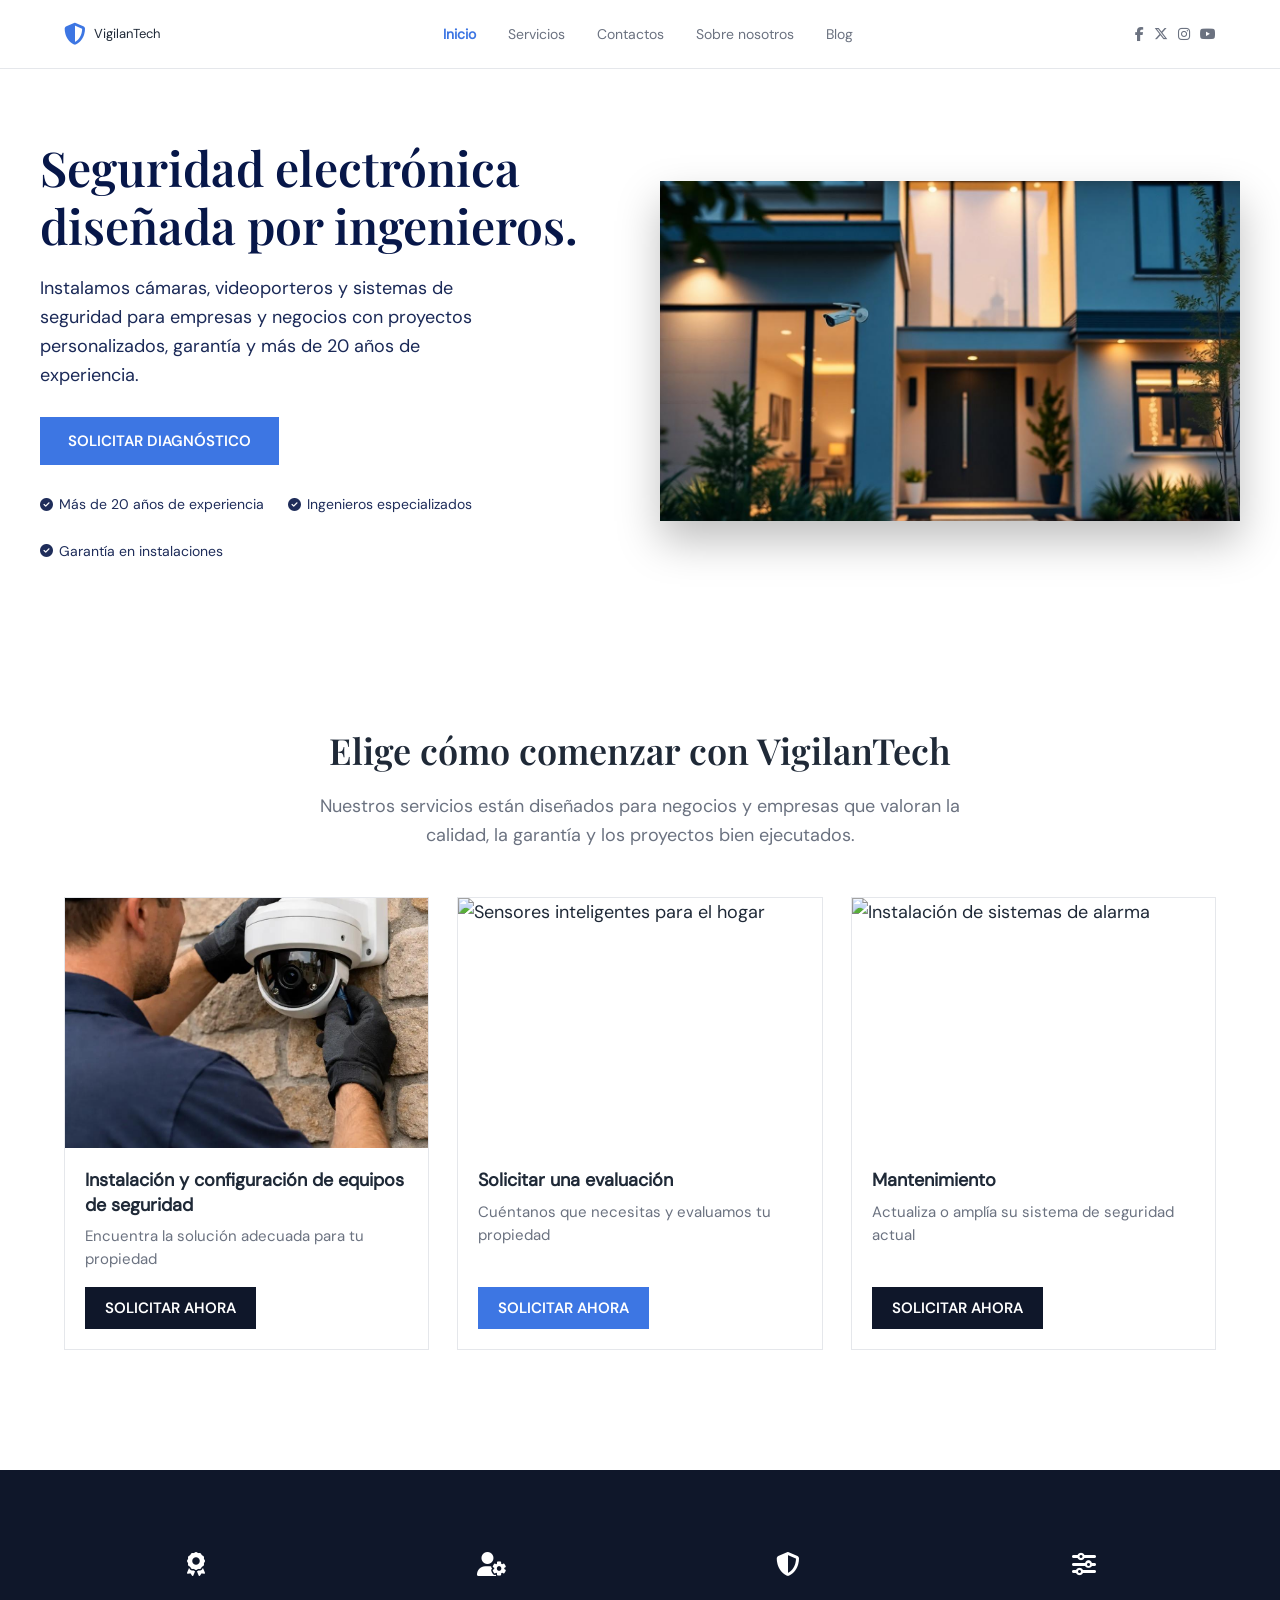
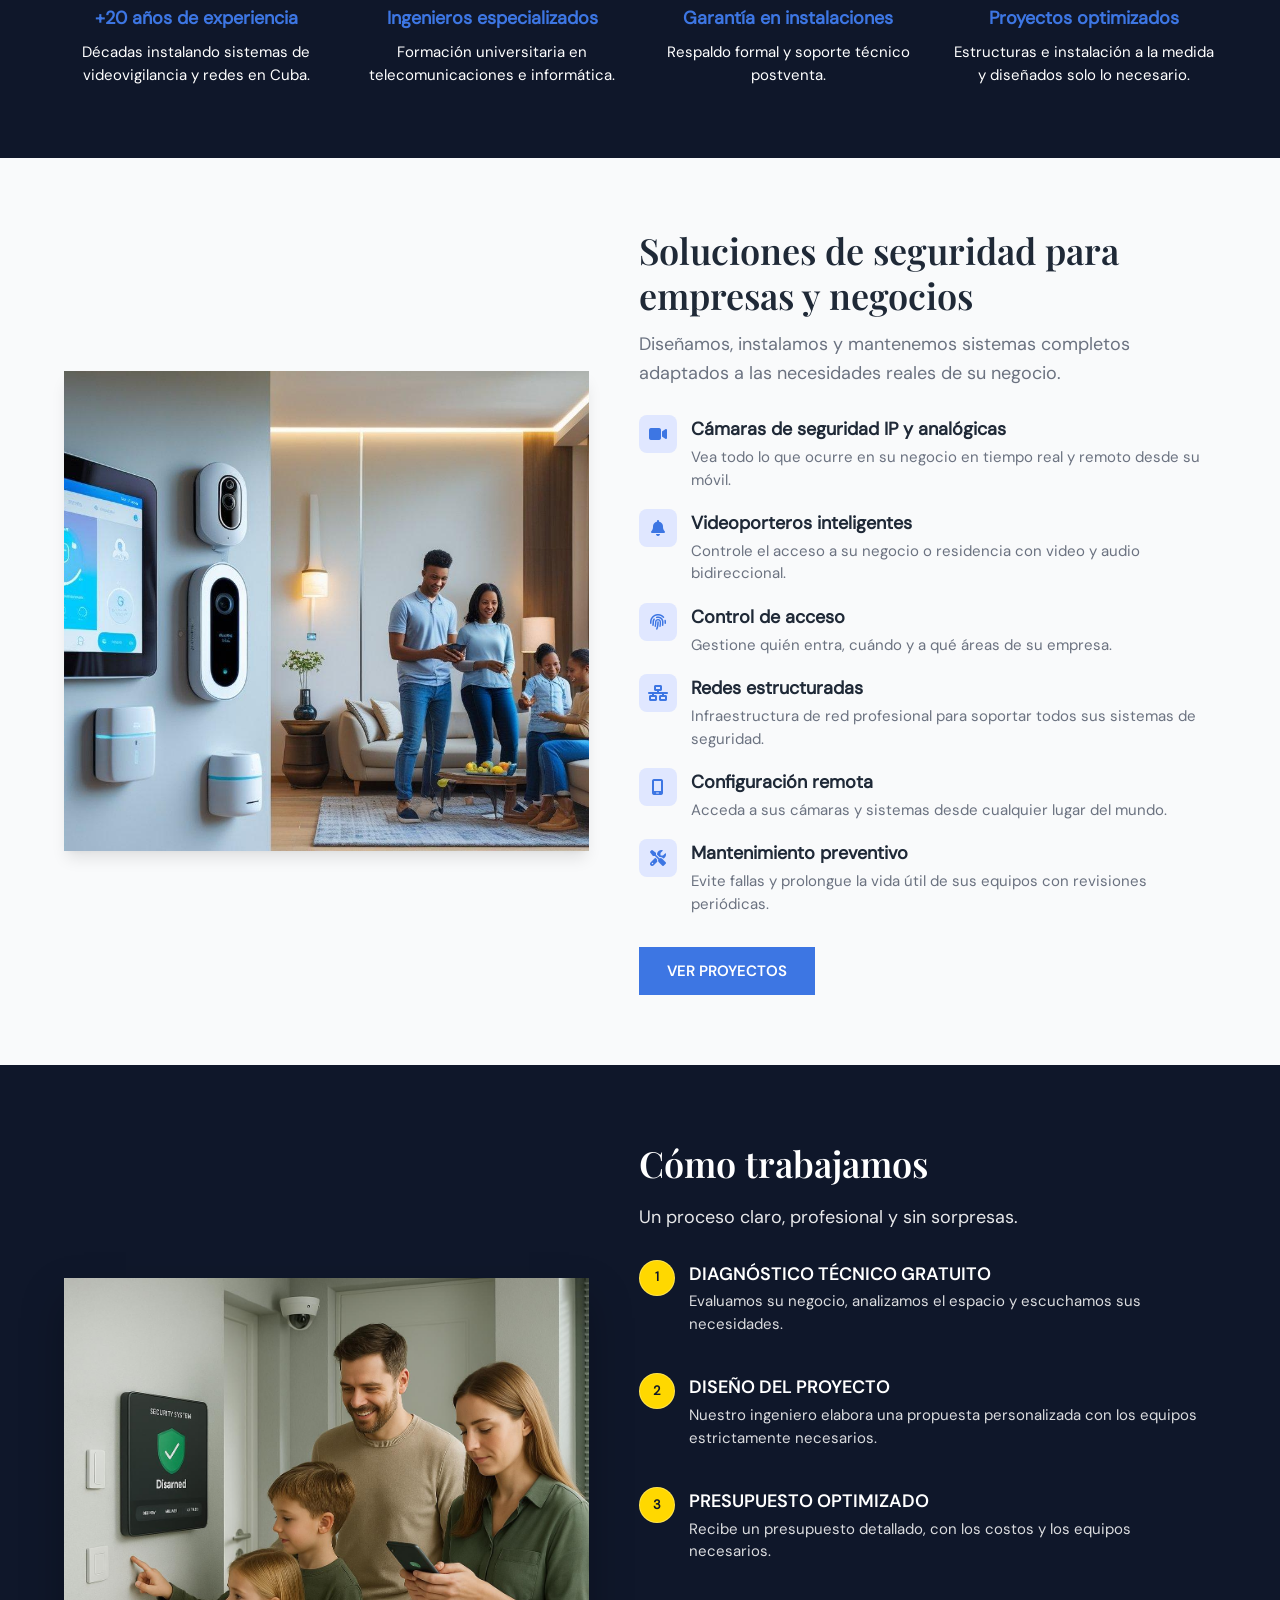
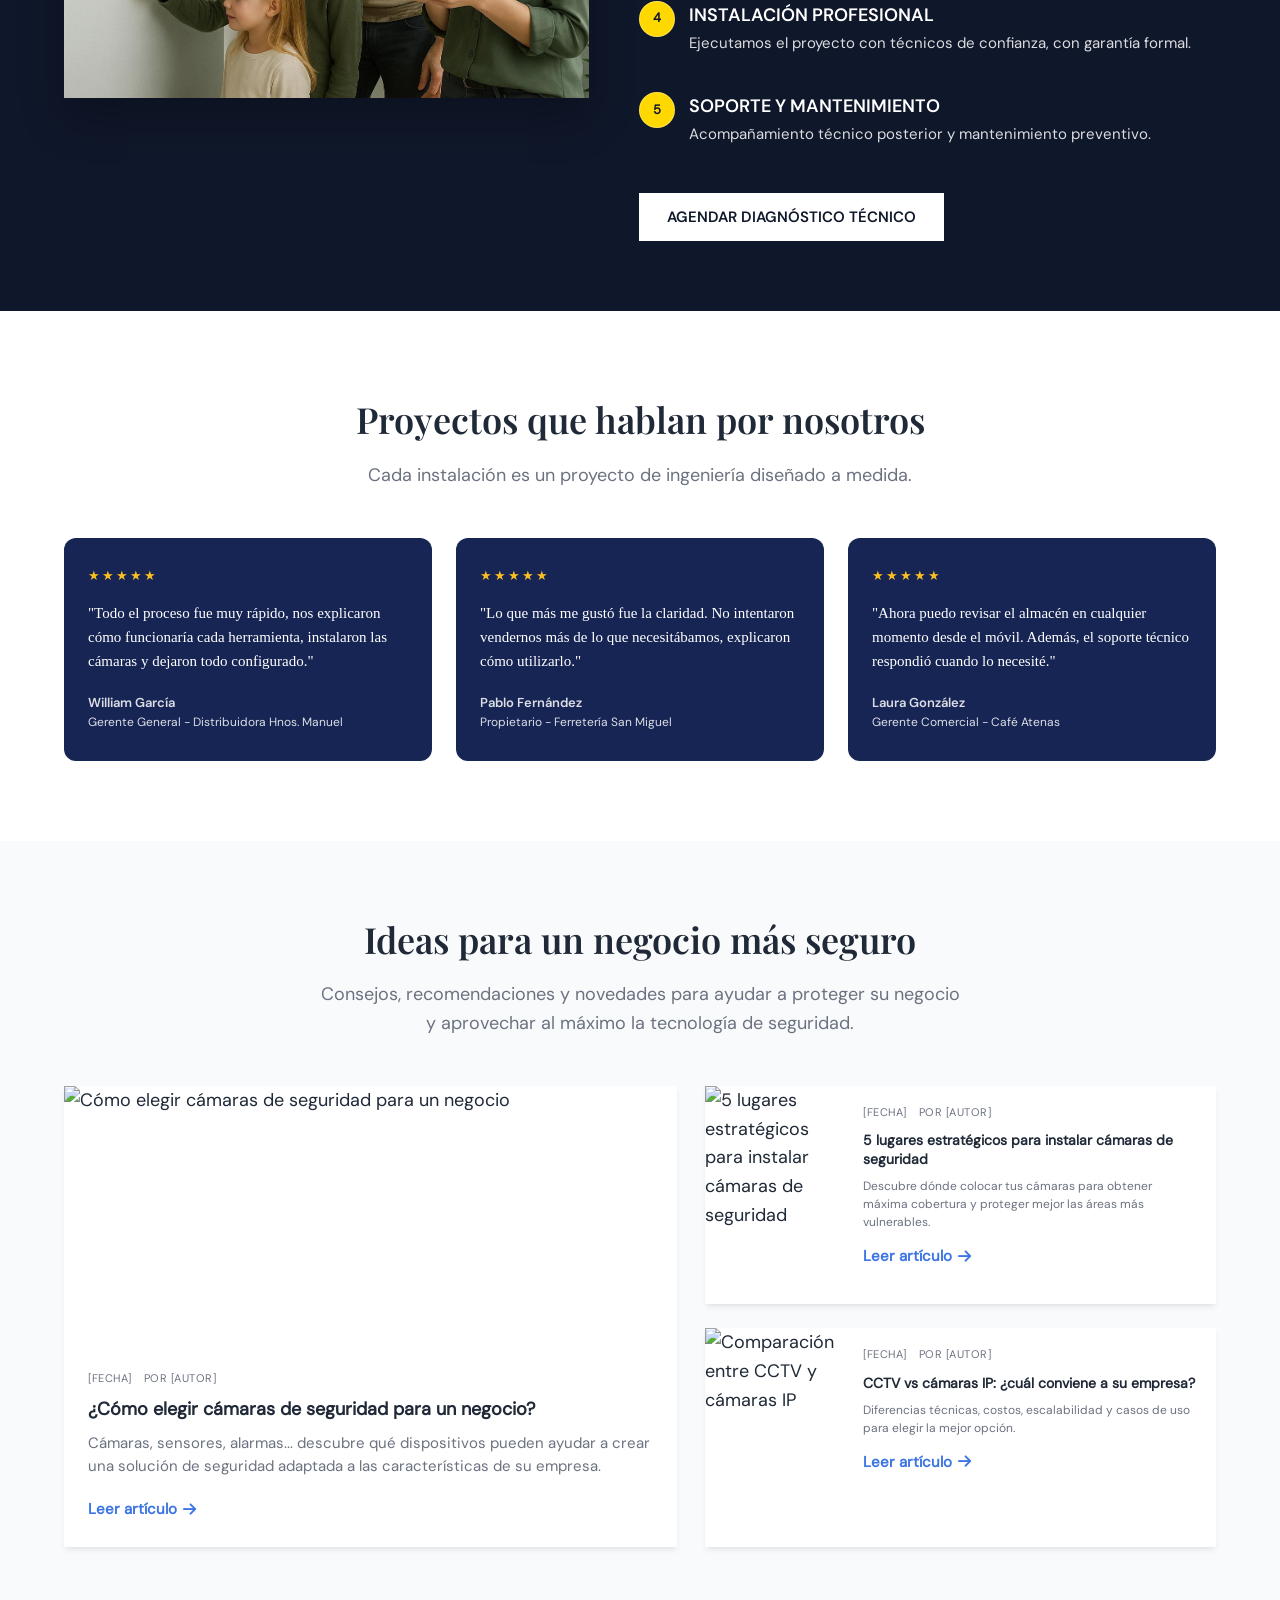
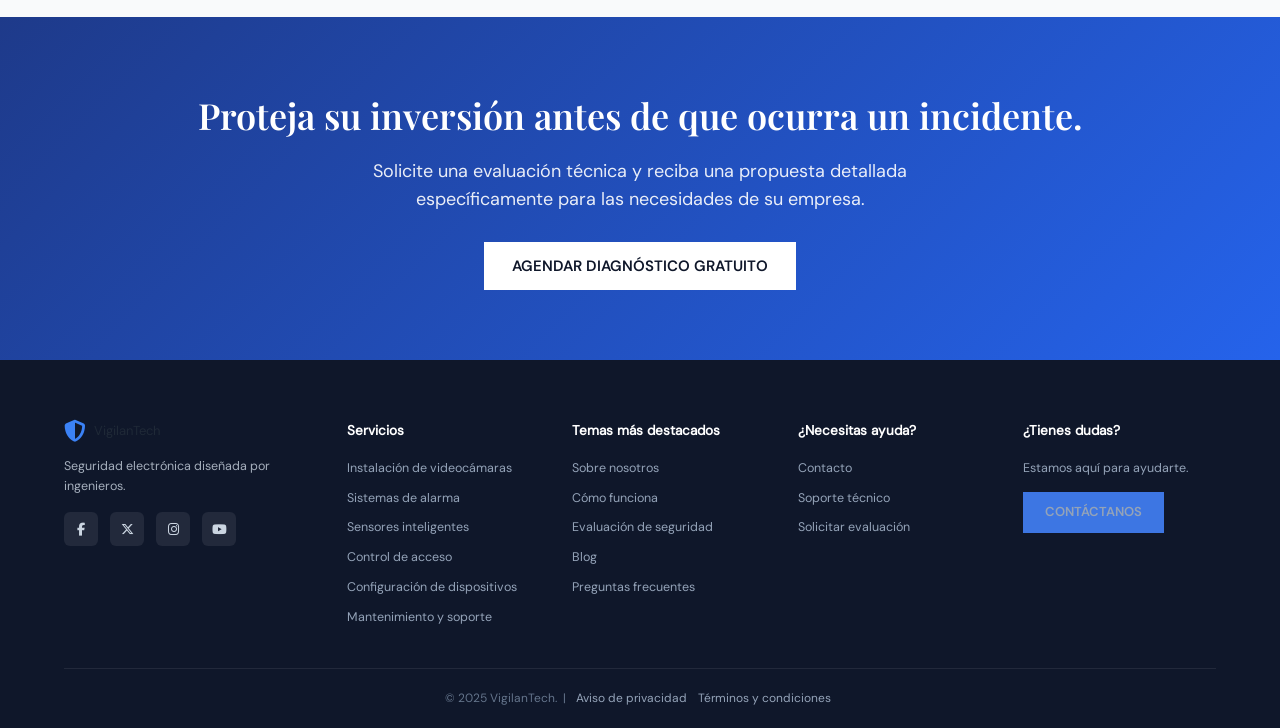
==== index.html @ 4d843f11 "Iniciando proyecto" ====
<!DOCTYPE html>
<html lang="es">
<head>
<meta charset="UTF-8">
<meta name="viewport" content="width=device-width, initial-scale=1.0">
<title>VigilanTech - Seguridad electrónica diseñada por ingenieros</title>
<link rel="preconnect" href="https://fonts.googleapis.com">
<link rel="preconnect" href="https://fonts.gstatic.com" crossorigin>
<link href="https://fonts.googleapis.com/css2?family=Inter:wght@400;500;600;700;800&display=swap" rel="stylesheet">
<link rel="stylesheet" href="https://cdnjs.cloudflare.com/ajax/libs/font-awesome/6.5.1/css/all.min.css">
<link rel="stylesheet" href="css/style.css">
</head>
<body>

<!-- ===== HEADER / NAVBAR ===== -->
<header class="header">
  <div class="container header-inner">
    <a href="#" class="logo" aria-label="VigilanTech inicio">
      <i class="fa-solid fa-shield-halved" aria-hidden="true"></i>
      <span>VigilanTech</span>
    </a>

    <nav class="nav" aria-label="Navegación principal">
      <a href="#" class="active">Inicio</a>
      <a href="#servicios">Servicios</a>
      <a href="#contactos">Contactos</a>
      <a href="#nosotros">Sobre nosotros</a>
      <a href="#blog">Blog</a>
    </nav>

    <div class="nav-actions">
      <div class="social-top" aria-label="Redes sociales">
        <a href="#" aria-label="Facebook"><i class="fa-brands fa-facebook-f"></i></a>
        <a href="#" aria-label="X / Twitter"><i class="fa-brands fa-x-twitter"></i></a>
        <a href="#" aria-label="Instagram"><i class="fa-brands fa-instagram"></i></a>
        <a href="#" aria-label="YouTube"><i class="fa-brands fa-youtube"></i></a>
      </div>
    </div>
  </div>
</header>


<main>

<!-- ===== SECCIÓN HERO ===== -->
<section class="hero" aria-labelledby="hero-title">
  <div class="container hero-inner">
    <div class="hero-content">
      <h1 id="hero-title">Seguridad electrónica diseñada por ingenieros.</h1>
      <p>Instalamos cámaras, videoporteros y sistemas de seguridad para empresas y negocios con proyectos personalizados, garantía y más de 20 años de experiencia.</p>
      <div class="hero-buttons">
        <a href="#" class="btn btn-primary">Solicitar diagnóstico</a>
      </div>
      <ul class="hero-badges">
        <li><i class="fa-solid fa-circle-check" aria-hidden="true"></i> Más de 20 años de experiencia</li>
        <li><i class="fa-solid fa-circle-check" aria-hidden="true"></i> Ingenieros especializados</li>
        <li><i class="fa-solid fa-circle-check" aria-hidden="true"></i> Garantía en instalaciones</li>
      </ul>
    </div>
    <div class="hero-image">
      <!-- Placeholder: reemplazar con imagen real del técnico instalando cámara -->
      <img src="images/casa de enfrente. servicio de instalación de cámaras de seguridad.jfif" alt="Técnico de VigilanTech instalando una cámara de seguridad en una oficina">
    </div>
  </div>
</section>

<!-- ===== SECCIÓN SERVICIOS (GRID 3x2) ===== -->
<section class="services" id="servicios" aria-labelledby="services-title">
  <div class="container">
    <h2 id="services-title" class="section-title">Elige cómo comenzar con VigilanTech</h2>
    <p class="section-subtitle">Nuestros servicios están diseñados para negocios y empresas que valoran la calidad, la garantía y los proyectos bien ejecutados.</p>

    <div class="services-grid">
      <!-- Fila 1 -->
      <article class="service-card">
        <div class="card-img">
          <img src="images/tecnico instalanco camaras de seguridad.jfif" alt="Instalación de cámaras de seguridad">
        </div>
        <div class="card-body">
          <h3>Instalación y configuración de equipos de seguridad</h3>
          <p>Encuentra la solución adecuada para tu propiedad</p>
          <a href="#" class="btn btn-secondary">Solicitar ahora</a>
        </div>
      </article>

      <article class="service-card">
        <div class="card-img">
          <img src="https://placehold.co/400x300?text=Sensores+inteligentes" alt="Sensores inteligentes para el hogar">
        </div>
        <div class="card-body">
          <h3>Solicitar una evaluación</h3>
          <p>Cuéntanos que necesitas y evaluamos tu propiedad</p>
          <a href="#" class="btn btn-primary">Solicitar ahora</a>
        </div>
      </article>

      <article class="service-card">
        <div class="card-img">
          <img src="https://placehold.co/400x300?text=Sistemas+de+alarma" alt="Instalación de sistemas de alarma">
        </div>
        <div class="card-body">
          <h3>Mantenimiento</h3>
          <p>Actualiza o amplía su sistema de seguridad actual</p>
          <a href="#" class="btn btn-secondary">Solicitar ahora</a>
        </div>
      </article>

      
    </div>
  </div>
</section>


<!-- ===== SECCIÓN INGENIERÍA APLICADA (FEATURES) ===== -->
<section class="features" aria-labelledby="features-title">
  <div class="container">
   
    <div class="features-grid">
      <article class="feature-card">
        <div class="feature-icon"><i class="fa-solid fa-award" aria-hidden="true"></i></div>
        <h3>+20 años de experiencia</h3>
        <p>Décadas instalando sistemas de videovigilancia y redes en Cuba.</p>
      </article>
      <article class="feature-card">
        <div class="feature-icon"><i class="fa-solid fa-user-gear" aria-hidden="true"></i></div>
        <h3>Ingenieros especializados</h3>
        <p>Formación universitaria en telecomunicaciones e informática.</p>
      </article>
      <article class="feature-card">
        <div class="feature-icon"><i class="fa-solid fa-shield-halved" aria-hidden="true"></i></div>
        <h3>Garantía en instalaciones</h3>
        <p>Respaldo formal y soporte técnico postventa.</p>
      </article>
      <article class="feature-card">
        <div class="feature-icon"><i class="fa-solid fa-sliders" aria-hidden="true"></i></div>
        <h3>Proyectos optimizados</h3>
        <p>Estructuras e instalación a la medida y diseñados solo lo necesario.</p>
      </article>
    </div>
  </div>
</section>

<!-- ===== SECCIÓN SOLUCIONES DE SEGURIDAD ===== -->
<section class="solutions" aria-labelledby="solutions-title">
  <div class="container solutions-inner">
    <div class="solutions-image">
      <!-- Placeholder: reemplazar con imagen real de solución de seguridad -->
      <img src="images/negocio garantizando la seguridad de sus inquilinos.jfif" alt="Sistema de seguridad instalado en una empresa">
    </div>
    <div class="solutions-content">
      <h2 id="solutions-title">Soluciones de seguridad para empresas y negocios</h2>
      <p>Diseñamos, instalamos y mantenemos sistemas completos adaptados a las necesidades reales de su negocio.</p>

      <div class="solutions-list">
        <div class="solution-item">
          <div class="icon-box"><i class="fa-solid fa-video" aria-hidden="true"></i></div>
          <div>
            <h4>Cámaras de seguridad IP y analógicas</h4>
            <p>Vea todo lo que ocurre en su negocio en tiempo real y remoto desde su móvil.</p>
          </div>
        </div>
        <div class="solution-item">
          <div class="icon-box"><i class="fa-solid fa-bell" aria-hidden="true"></i></div>
          <div>
            <h4>Videoporteros inteligentes</h4>
            <p>Controle el acceso a su negocio o residencia con video y audio bidireccional.</p>
          </div>
        </div>
        <div class="solution-item">
          <div class="icon-box"><i class="fa-solid fa-fingerprint" aria-hidden="true"></i></div>
          <div>
            <h4>Control de acceso</h4>
            <p>Gestione quién entra, cuándo y a qué áreas de su empresa.</p>
          </div>
        </div>
        <div class="solution-item">
          <div class="icon-box"><i class="fa-solid fa-network-wired" aria-hidden="true"></i></div>
          <div>
            <h4>Redes estructuradas</h4>
            <p>Infraestructura de red profesional para soportar todos sus sistemas de seguridad.</p>
          </div>
        </div>
        <div class="solution-item">
          <div class="icon-box"><i class="fa-solid fa-mobile-screen" aria-hidden="true"></i></div>
          <div>
            <h4>Configuración remota</h4>
            <p>Acceda a sus cámaras y sistemas desde cualquier lugar del mundo.</p>
          </div>
        </div>
        <div class="solution-item">
          <div class="icon-box"><i class="fa-solid fa-screwdriver-wrench" aria-hidden="true"></i></div>
          <div>
            <h4>Mantenimiento preventivo</h4>
            <p>Evite fallas y prolongue la vida útil de sus equipos con revisiones periódicas.</p>
          </div>
        </div>
      </div>

      <a href="#" class="btn btn-primary">Ver proyectos</a>
    </div>
  </div>
</section>



<!-- ===== SECCIÓN CÓMO TRABAJAMOS ===== -->
<section class="how-we-work" aria-labelledby="how-title">
  <div class="container how-inner">
    <div class="how-image">
      <!-- Placeholder: reemplazar con imagen real del proceso de trabajo -->
      <img src="images/Videoporteros instalados en la casa de alquiler.jfif" alt="Equipo de VigilanTech trabajando en un proyecto">
    </div>
    <div class="how-content">
      <h2 id="how-title">Cómo trabajamos</h2>
      <p>Un proceso claro, profesional y sin sorpresas.</p>

      <div class="how-steps">
        <div class="how-step">
          <div class="step-num">1</div>
          <div>
            <h4>Diagnóstico técnico gratuito</h4>
            <p>Evaluamos su negocio, analizamos el espacio y escuchamos sus necesidades.</p>
          </div>
        </div>
        <div class="how-step">
          <div class="step-num">2</div>
          <div>
            <h4>Diseño del proyecto</h4>
            <p>Nuestro ingeniero elabora una propuesta personalizada con los equipos estrictamente necesarios.</p>
          </div>
        </div>
        <div class="how-step">
          <div class="step-num">3</div>
          <div>
            <h4>Presupuesto optimizado</h4>
            <p>Recibe un presupuesto detallado, con los costos y los equipos necesarios.</p>
          </div>
        </div>
        <div class="how-step">
          <div class="step-num">4</div>
          <div>
            <h4>Instalación profesional</h4>
            <p>Ejecutamos el proyecto con técnicos de confianza, con garantía formal.</p>
          </div>
        </div>
        <div class="how-step">
          <div class="step-num">5</div>
          <div>
            <h4>Soporte y mantenimiento</h4>
            <p>Acompañamiento técnico posterior y mantenimiento preventivo.</p>
          </div>
        </div>
      </div>

      <a href="#" class="btn btn-white">Agendar diagnóstico técnico</a>
    </div>
  </div>
</section>

<!-- ===== SECCIÓN TESTIMONIOS ===== -->
<section class="testimonials" aria-labelledby="testimonials-title">
  <div class="container">
    <h2 id="testimonials-title" class="section-title">Proyectos que hablan por nosotros</h2>
    <p class="section-subtitle">Cada instalación es un proyecto de ingeniería diseñado a medida.</p>

    <div class="testimonials-grid">
      <article class="testimonial-card">
        <div class="stars" aria-label="5 de 5 estrellas">★★★★★</div>
        <blockquote>"Todo el proceso fue muy rápido, nos explicaron cómo funcionaría cada herramienta, instalaron las cámaras y dejaron todo configurado."</blockquote>
        <div class="testimonial-author">
          <strong>William García</strong>
          Gerente General - Distribuidora Hnos. Manuel
        </div>
      </article>

      <article class="testimonial-card">
        <div class="stars" aria-label="5 de 5 estrellas">★★★★★</div>
        <blockquote>"Lo que más me gustó fue la claridad. No intentaron vendernos más de lo que necesitábamos, explicaron cómo utilizarlo."</blockquote>
        <div class="testimonial-author">
          <strong>Pablo Fernández</strong>
          Propietario - Ferretería San Miguel
        </div>
      </article>

      <article class="testimonial-card">
        <div class="stars" aria-label="5 de 5 estrellas">★★★★★</div>
        <blockquote>"Ahora puedo revisar el almacén en cualquier momento desde el móvil. Además, el soporte técnico respondió cuando lo necesité."</blockquote>
        <div class="testimonial-author">
          <strong>Laura González</strong>
          Gerente Comercial - Café Atenas
        </div>
      </article>
    </div>
  </div>
</section>

<!-- ===== SECCIÓN BLOG / IDEAS ===== -->
<section class="blog" id="blog" aria-labelledby="blog-title">
  <div class="container">
    <h2 id="blog-title" class="section-title">Ideas para un negocio más seguro</h2>
    <p class="section-subtitle">Consejos, recomendaciones y novedades para ayudar a proteger su negocio y aprovechar al máximo la tecnología de seguridad.</p>

    <div class="blog-grid">
      <!-- Artículo destacado -->
      <article class="blog-featured">
        <div class="blog-img">
          <img src="https://placehold.co/700x400?text=¿Cómo+elegir+cámaras+de+seguridad?" alt="Cómo elegir cámaras de seguridad para un negocio">
        </div>
        <div class="blog-body">
          <div class="blog-meta">
            <span>[FECHA]</span>
            <span>Por [AUTOR]</span>
          </div>
          <h3>¿Cómo elegir cámaras de seguridad para un negocio?</h3>
          <p>Cámaras, sensores, alarmas... descubre qué dispositivos pueden ayudar a crear una solución de seguridad adaptada a las características de su empresa.</p>
          <a href="#" class="read-more">Leer artículo <i class="fa-solid fa-arrow-right" aria-hidden="true"></i></a>
        </div>
      </article>

      <!-- Artículos secundarios -->
      <div class="blog-side">
        <article class="blog-mini">
          <div class="blog-img">
            <img src="https://placehold.co/300x300?text=5+lugares+estratégicos" alt="5 lugares estratégicos para instalar cámaras de seguridad">
          </div>
          <div class="blog-body">
            <div class="blog-meta">
              <span>[FECHA]</span>
              <span>Por [AUTOR]</span>
            </div>
            <h4>5 lugares estratégicos para instalar cámaras de seguridad</h4>
            <p>Descubre dónde colocar tus cámaras para obtener máxima cobertura y proteger mejor las áreas más vulnerables.</p>
            <a href="#" class="read-more">Leer artículo <i class="fa-solid fa-arrow-right" aria-hidden="true"></i></a>
          </div>
        </article>

        <article class="blog-mini">
          <div class="blog-img">
            <img src="https://placehold.co/300x300?text=CCTV+vs+cámaras+IP" alt="Comparación entre CCTV y cámaras IP">
          </div>
          <div class="blog-body">
            <div class="blog-meta">
              <span>[FECHA]</span>
              <span>Por [AUTOR]</span>
            </div>
            <h4>CCTV vs cámaras IP: ¿cuál conviene a su empresa?</h4>
            <p>Diferencias técnicas, costos, escalabilidad y casos de uso para elegir la mejor opción.</p>
            <a href="#" class="read-more">Leer artículo <i class="fa-solid fa-arrow-right" aria-hidden="true"></i></a>
          </div>
        </article>
      </div>
    </div>
  </div>
</section>

<!-- ===== SECCIÓN CTA FINAL ===== -->
<section class="cta-final" aria-labelledby="cta-title">
  <div class="container">
    <h2 id="cta-title">Proteja su inversión antes de que ocurra un incidente.</h2>
    <p>Solicite una evaluación técnica y reciba una propuesta detallada específicamente para las necesidades de su empresa.</p>
    <a href="#" class="btn btn-white">Agendar diagnóstico gratuito</a>
  </div>
</section>

</main>

<!-- ===== FOOTER ===== -->
<footer class="footer" id="contactos">
  <div class="container">
    <div class="footer-grid">
      <!-- Marca -->
      <div class="footer-brand">
        <a href="#" class="logo">
          <i class="fa-solid fa-shield-halved" aria-hidden="true"></i>
          <span>VigilanTech</span>
        </a>
        <p>Seguridad electrónica diseñada por ingenieros.</p>
        <div class="footer-social">
          <a href="#" aria-label="Facebook"><i class="fa-brands fa-facebook-f"></i></a>
          <a href="#" aria-label="X / Twitter"><i class="fa-brands fa-x-twitter"></i></a>
          <a href="#" aria-label="Instagram"><i class="fa-brands fa-instagram"></i></a>
          <a href="#" aria-label="YouTube"><i class="fa-brands fa-youtube"></i></a>
        </div>
      </div>

      <!-- Servicios -->
      <div class="footer-col">
        <h4>Servicios</h4>
        <ul>
          <li><a href="#">Instalación de videocámaras</a></li>
          <li><a href="#">Sistemas de alarma</a></li>
          <li><a href="#">Sensores inteligentes</a></li>
          <li><a href="#">Control de acceso</a></li>
          <li><a href="#">Configuración de dispositivos</a></li>
          <li><a href="#">Mantenimiento y soporte</a></li>
        </ul>
      </div>

      <!-- Temas destacados -->
      <div class="footer-col">
        <h4>Temas más destacados</h4>
        <ul>
          <li><a href="#">Sobre nosotros</a></li>
          <li><a href="#">Cómo funciona</a></li>
          <li><a href="#">Evaluación de seguridad</a></li>
          <li><a href="#">Blog</a></li>
          <li><a href="#">Preguntas frecuentes</a></li>
        </ul>
      </div>

      <!-- Ayuda -->
      <div class="footer-col">
        <h4>¿Necesitas ayuda?</h4>
        <ul>
          <li><a href="#">Contacto</a></li>
          <li><a href="#">Soporte técnico</a></li>
          <li><a href="#">Solicitar evaluación</a></li>
        </ul>
      </div>

      <!-- Contacto directo -->
      <div class="footer-col">
        <h4>¿Tienes dudas?</h4>
        <p style="font-size:12.5px;color:#94a3b8;margin-bottom:14px;">Estamos aquí para ayudarte.</p>
        <a href="#" class="btn btn-primary" style="padding:10px 22px;font-size:13px;">Contáctanos</a>
      </div>
    </div>

    <div class="footer-bottom">
      © 2025 VigilanTech. &nbsp;|&nbsp;
      <a href="#">Aviso de privacidad</a>
      <a href="#">Términos y condiciones</a>
    </div>
  </div>
</footer>

</body>
</html>
---- css/style.css ----
/* ===== RESET Y VARIABLES ===== */
  *, *::before, *::after { box-sizing: border-box; margin: 0; padding: 0; }
  :root {
    --color-primary: #1e3a8a;
    --color-primary-dark: #172554;
    --color-accent: #3d76e3FF;
    --color-accent-light: #3b82f6;
    --color-blue-section: #2563eb;
    --color-text: #1f2937;
    --color-text-light: #6b7280;
    --color-bg: #ffffff;
    --color-bg-alt: #f9fafb;
    --color-border: #e5e7eb;
    --color-dark: #0f172a;
    --radius: 12px;
    --radius-sm: 8px;
    --shadow: 0 4px 6px -1px rgba(0,0,0,0.07), 0 2px 4px -2px rgba(0,0,0,0.05);
    --shadow-lg: 0 10px 15px -3px rgba(0,0,0,0.1), 0 4px 6px -4px rgba(0,0,0,0.05);
  }


    /* Regular (400) */
    @font-face {
      font-family: 'Playfair_Display_Regular';
      src: url('../font/Playfair_Display/static/PlayfairDisplay-Regular.ttf') format('truetype');
      font-weight: 400;
      font-style: normal;
      font-display: swap;
    }
    


    /* Bold (600) */
    @font-face {
      font-family: 'Playfair_Display_SemiBold';
      src: url('../font/Playfair_Display/static/PlayfairDisplay-SemiBold.ttf') format('truetype');
      font-weight: 600;
      font-style: normal;
      font-display: swap;
    }

    /* Italic (600) */
    @font-face {
      font-family: 'Playfair_Display_Italic';
      src: url('../font/Playfair_Display/static/PlayfairDisplay-Italic.ttf') format('truetype');
      font-weight: 400;
      font-style: normal;
      font-display: swap;
    }


    /* Regular (400) */
    @font-face {
      font-family: 'DM_Sans_Regular';
      src: url('../font/DM_Sans/static/DMSans-Regular.ttf') format('truetype');
      font-weight: 400;
      font-style: normal;
      font-display: swap;
    }
    


    /* Bold (600) */
    @font-face {
      font-family: 'DM_Sans_SemiBold';
      src: url('../font/DM_Sans/static/DMSans-SemiBold.ttf') format('truetype');
      font-weight: 600;
      font-style: normal;
      font-display: swap;
    }

    /* Italic (600) */
    @font-face {
      font-family: 'DM_Sans_Italic';
      src: url('../font/DM_Sans/static/DMSans-Italic.ttf') format('truetype');
      font-weight: 400;
      font-style: normal;
      font-display: swap;
    }

  html { scroll-behavior: smooth; }
  
  body {
    /* font-family: 'Inter', -apple-system, BlinkMacSystemFont, sans-serif; */
    font-family: 'DM_Sans_Regular', Arial, Helvetica, sans-serif;;
    color: var(--color-text);
    background: var(--color-bg);
    line-height: 1.6;
    font-size: 18px;
  }

  img { max-width: 100%; display: block; }
  a { text-decoration: none; color: inherit; }
  h2{font-family: 'Playfair_Display_SemiBold';}
  ul { list-style: none; }
  button { font-family: inherit; cursor: pointer; border: none; }

  .container { width: 100%; max-width: 1200px; margin: 0 auto; padding: 0 24px; }
  .btn {
    font-family: 'DM_Sans_SemiBold';
    display: inline-block;
    padding: 12px 28px;
    font-size: 15px;
    transition: all 0.2s ease;
    text-align: center;
    text-transform: uppercase;
  }
  .btn-primary { background: var(--color-accent); color: #fff; }
  .btn-secondary{ background: var(--color-dark); color: #fff; }
  .btn-primary:hover { background: var(--color-primary); }
  .btn-outline {
    background: var(--color-dark);
    color: #fff;
    border: 1.5px solid rgba(255,255,255,0.6);
  }
  .btn-outline:hover { background: var(--color-primary); border-color: #fff; }
  .btn-white { background: #fff; color: var(--color-dark); }
  .btn-white:hover { background: #f1f5f9; }

  .section-title {
    font-size: 36px;
    font-weight: 700;
    text-align: center;
    color: var(--color-text);
    margin-bottom: 12px;
  }
  .section-subtitle {
    text-align: center;
    color: var(--color-text-light);
    max-width: 650px;
    margin: 0 auto 48px;
    font-size: 18px;
  }

  /* ===== HEADER / NAVBAR ===== */
  .header {
    position: sticky;
    top: 0;
    z-index: 100;
    background: #fff;
    border-bottom: 1px solid var(--color-border);
  }
  .header-inner {
    display: flex;
    align-items: center;
    justify-content: space-between;
    height: 68px;
  }
  .logo {
    display: flex;
    align-items: center;
    gap: 8px;
    font-weight: 800;
    font-size: 18px;
    color: var(--color-primary);
  }
  .logo i { color: var(--color-accent); font-size: 22px; }
  .logo span { color: var(--color-text); font-weight: 400; font-size: 13px; }

  .nav { display: flex; align-items: center; gap: 32px; }
  .nav a {
    font-size: 14px;
    color: var(--color-text-light);
    font-weight: 500;
    transition: color 0.2s;
  }
  .nav a:hover, .nav a.active { color: var(--color-accent); }
  .nav a.active { font-weight: 600; }

  .nav-actions { display: flex; align-items: center; gap: 16px; }
  .social-top { display: flex; gap: 10px; color: var(--color-text-light); font-size: 14px; }
  .social-top a:hover { color: var(--color-accent); }

  /* ===== HERO ===== */
  .hero {
    position: relative;
    /* background: linear-gradient(135deg, #1e3a8a 0%, #2563eb 50%, #3b82f6 100%); */
    color: #071749FF;
    overflow: hidden;
    min-height: 520px;
  }
  .hero::after {
    content: '';
    position: absolute;
    bottom: 0; left: 0; right: 0;
    height: 40px;
    background: #fff;
    clip-path: polygon(0 100%, 100% 0, 100% 100%);
  }
  .hero-inner {
    display: grid;
    grid-template-columns: 1fr 1fr;
    gap: 40px;
    align-items: center;
    padding: 70px 0 90px;
    position: relative;
    z-index: 1;
  }
  .hero-content h1 {
    font-family: 'Playfair_Display_SemiBold';
    font-size: 48px;
    font-weight: 800;
    line-height: 1.2;
    margin-bottom: 20px;
  }
  .hero-content p {
    font-size: 18px;
    opacity: 0.92;
    margin-bottom: 28px;
    max-width: 480px;
  }
  .hero-buttons { display: flex; gap: 14px; flex-wrap: wrap; margin-bottom: 28px; }
  .hero-badges {
    display: flex;
    gap: 24px;
    flex-wrap: wrap;
    font-size: 14px;
    opacity: 0.9;
  }
  .hero-badges li { display: flex; align-items: center; gap: 6px; }
  .hero-badges i { font-size: 13px; }

  .hero-image {
    position: relative;
    overflow: hidden;
    box-shadow: 0 20px 40px rgba(0,0,0,0.25);
  }
  .hero-image img { width: 100%; height: 340px; object-fit: cover; }

  /* ===== SECCIÓN INGENIERÍA (FEATURES) ===== */
  .features {
    padding: 70px 0;
    background: var(--color-dark);
  }
  .features-grid {
    display: grid;
    grid-template-columns: repeat(4, 1fr);
    gap: 32px;
    text-align: center;
  }

  #features-title{
    color: var(--color-accent);
  }

  #features-subtitle{
    color: var(--color-bg);
  }
  .feature-icon {
    width: 48px; height: 48px;
    margin: 0 auto 16px;
    display: flex;
    align-items: center;
    justify-content: center;
    color: var(--color-bg);
    font-size: 24px;
  }
  .feature-card h3 {
    font-size: 18px;
    font-weight: 700;
    margin-bottom: 8px;
    color: var(--color-accent);
  }
  .feature-card p {
    font-size: 15px;
    color: var(--color-bg);
    line-height: 1.55;
  }

  /* ===== SECCIÓN SOLUCIONES ===== */
  .solutions {
    padding: 70px 0;
    background: var(--color-bg-alt);
    
  }
  .solutions-inner {
    display: grid;
    grid-template-columns: 1fr 1.1fr;
    gap: 50px;
    align-items: center;
  }
  .solutions-image {
    overflow: hidden;
    box-shadow: var(--shadow-lg);
  }
  .solutions-image img { width: 100%; height: 480px; object-fit: cover; }
  .solutions-content h2 {
    font-size: 36px;
    font-weight: 700;
    margin-bottom: 12px;
    line-height: 1.25;
  }
  .solutions-content > p {
    color: var(--color-text-light);
    margin-bottom: 28px;
    font-size: 18px;
  }
  .solutions-list { display: flex; flex-direction: column; gap: 18px; margin-bottom: 32px; }
  .solution-item {
    display: flex;
    gap: 14px;
    align-items: flex-start;
  }
  .solution-item .icon-box {
    flex-shrink: 0;
    width: 38px; height: 38px;
    border-radius: var(--radius-sm);
    background: #e0e7ff;
    color: var(--color-accent);
    display: flex;
    align-items: center;
    justify-content: center;
    font-size: 16px;
  }
  .solution-item h4 {
    font-size: 18px;
    font-weight: 700;
    margin-bottom: 2px;
  }
  .solution-item p {
    font-size: 15px;
    color: var(--color-text-light);
    line-height: 1.5;
  }

  /* ===== SECCIÓN SERVICIOS (GRID 3x2) ===== */
  .services {
    padding: 70px 0;
    background: #fff;
  }
  .services-grid {
    display: grid;
    grid-template-columns: repeat(3, 1fr);
    gap: 28px;
  }
  .service-card {
    background: #fff;
    border: 1px solid var(--color-border);
    overflow: hidden;
    transition: transform 0.2s, box-shadow 0.2s;
    display: flex;
    flex-direction: column;
    margin-bottom: 50px;
  }
  .service-card:hover {
    transform: translateY(-4px);
    box-shadow: var(--shadow-lg);
  }
  .service-card .card-img {
    height: 250px;
    overflow: hidden;
  }
  .service-card .card-img img { width: 100%; height: 100%; object-fit: cover; }
  .service-card .card-body {
    padding: 20px;
    display: flex;
    flex-direction: column;
    flex: 1;
  }
  .service-card h3 {
    font-size: 18px;
    font-weight: 700;
    margin-bottom: 8px;
    line-height: 1.35;
  }
  .service-card p {
    font-size: 15px;
    color: var(--color-text-light);
    line-height: 1.55;
    margin-bottom: 16px;
    flex: 1;
  }
  .service-card .btn { align-self: flex-start; padding: 9px 20px; font-size: 15px; }

  /* ===== SECCIÓN CÓMO TRABAJAMOS (AZUL) ===== */
  .how-we-work {
    background: var(--color-dark);
    color: #fff;
    padding: 70px 0;
  }
  .how-inner {
    display: grid;
    grid-template-columns: 1fr 1.1fr;
    gap: 50px;
    align-items: center;
  }
  .how-image {
    overflow: hidden;
    box-shadow: 0 20px 40px rgba(0,0,0,0.25);
  }
  .how-image img { width: 100%; height: 420px; object-fit: cover; }
  .how-content h2 {
    font-size: 36px;
    margin-bottom: 10px;
  }
  .how-content > p {
    opacity: 0.9;
    margin-bottom: 28px;
    font-size: 18px;
  }
  .how-steps { display: flex; flex-direction: column; gap: 18px; margin-bottom: 28px; }
  .how-step { display: flex; gap: 14px; align-items: flex-start; margin-bottom: 20px;}
  .how-step .step-num {
    flex-shrink: 0;
    width: 36px; height: 36px;
    border-radius: 50%;
    background: #ffd800;
    color: var(--color-dark);
    border: 1.5px solid rgba(255,255,255,0.3);
    display: flex;
    align-items: center;
    justify-content: center;
    font-size: 13px;
    font-weight: 600;
  }
  .how-step h4 { font-size: 18px; font-family: 'DM_Sans_SemiBold';text-transform: uppercase; margin-bottom: 2px; }
  .how-step p { font-size: 15px; opacity: 0.85; line-height: 1.5; }

  /* ===== TESTIMONIOS ===== */
  .testimonials {
    padding: 80px 0;
    background: #fff;
  }
  .testimonials-grid {
    display: grid;
    grid-template-columns: repeat(3, 1fr);
    gap: 24px;
  }
  .testimonial-card {
    background: var(--color-primary-dark);
    color: #fff;
    border-radius: var(--radius);
    padding: 28px 24px;
    display: flex;
    flex-direction: column;
  }
  .testimonial-card .stars {
    color: #fbbf24;
    font-size: 13px;
    margin-bottom: 14px;
    letter-spacing: 2px;
  }
  .testimonial-card blockquote {
    font-size: 15px;
    font-family: 'PlayfairDisplay-Italic';
    line-height: 1.6;
    margin-bottom: 20px;
    flex: 1;
    font-style: normal;
  }
  .testimonial-author { font-size: 12px; opacity: 0.85; }
  .testimonial-author strong { display: block; font-size: 13px; font-family: 'DM_Sans_SemiBold'; }

  /* ===== BLOG / IDEAS ===== */
  .blog {
    padding: 70px 0;
    background: var(--color-bg-alt);
  }
  .blog-grid {
    display: grid;
    grid-template-columns: 1.2fr 1fr;
    gap: 28px;
  }
  .blog-featured {
    background: #fff;
    overflow: hidden;
    box-shadow: var(--shadow);
    display: flex;
    flex-direction: column;
  }
  .blog-featured .blog-img { height: 260px; overflow: hidden; }
  .blog-featured .blog-img img { width: 100%; height: 100%; object-fit: cover; }
  .blog-featured .blog-body { padding: 24px; }
  .blog-meta {
    font-size: 11px;
    color: var(--color-text-light);
    text-transform: uppercase;
    letter-spacing: 0.5px;
    margin-bottom: 10px;
    display: flex;
    gap: 12px;
  }
  .blog-featured h3 {
    font-size: 18px;
    font-weight: 700;
    margin-bottom: 10px;
    line-height: 1.35;
  }
  .blog-featured p {
    font-size: 15px;
    color: var(--color-text-light);
    margin-bottom: 16px;
    line-height: 1.55;
  }
  .read-more {
    font-size: 15px;
    font-weight: 600;
    color: var(--color-accent);
    display: inline-flex;
    align-items: center;
    gap: 6px;
  }
  .read-more:hover { gap: 10px; }

  .blog-side { display: flex; flex-direction: column; gap: 24px; }
  .blog-mini {
    background: #fff;
    overflow: hidden;
    box-shadow: var(--shadow);
    display: grid;
    grid-template-columns: 140px 1fr;
    flex: 1;
  }
  .blog-mini .blog-img { overflow: hidden; }
  .blog-mini .blog-img img { width: 100%; height: 100%; object-fit: cover; }
  .blog-mini .blog-body { padding: 18px; }
  .blog-mini h4 {
    font-size: 14px;
    font-weight: 700;
    margin-bottom: 8px;
    line-height: 1.35;
  }
  .blog-mini p {
    font-size: 12px;
    color: var(--color-text-light);
    margin-bottom: 10px;
    line-height: 1.5;
  }

  /* ===== CTA FINAL ===== */
  .cta-final {
    background: linear-gradient(135deg, #1e3a8a 0%, #2563eb 100%);
    color: #fff;
    padding: 70px 0;
    text-align: center;
  }
  .cta-final h2 {
    font-size: 36px;
    font-weight: 700;
    margin-bottom: 12px;
  }
  .cta-final p {
    opacity: 0.9;
    margin-bottom: 28px;
    max-width: 560px;
    margin-left: auto;
    margin-right: auto;
    font-size: 18px;
  }

  /* ===== FOOTER ===== */
  .footer {
    background: var(--color-dark);
    color: #cbd5e1;
    padding: 60px 0 0;
    font-size: 13px;
  }
  .footer-grid {
    display: grid;
    grid-template-columns: 1.3fr repeat(4, 1fr);
    gap: 32px;
    padding-bottom: 40px;
  }
  .footer-brand .logo { color: #fff; margin-bottom: 14px; }
  .footer-brand .logo i { color: var(--color-accent-light); }
  .footer-brand p { font-size: 12.5px; line-height: 1.6; margin-bottom: 16px; opacity: 0.8; }
  .footer-social { display: flex; gap: 12px; }
  .footer-social a {
    width: 34px; height: 34px;
    border-radius: 6px;
    background: rgba(255,255,255,0.08);
    display: flex;
    align-items: center;
    justify-content: center;
    color: #cbd5e1;
    transition: background 0.2s;
  }
  .footer-social a:hover { background: var(--color-accent); color: #fff; }

  .footer-col h4 {
    color: #fff;
    font-size: 13.5px;
    font-weight: 600;
    margin-bottom: 16px;
  }
  .footer-col ul { display: flex; flex-direction: column; gap: 9px; }
  .footer-col a {
    font-size: 12.5px;
    color: #94a3b8;
    transition: color 0.2s;
  }
  .footer-col a:hover { color: #fff; }

  .footer-bottom {
    border-top: 1px solid rgba(255,255,255,0.08);
    padding: 20px 0;
    text-align: center;
    font-size: 12px;
    color: #64748b;
  }
  .footer-bottom a { color: #94a3b8; margin: 0 4px; }
  .footer-bottom a:hover { color: #fff; }

  /* ===== RESPONSIVE ===== */
  @media (max-width: 1024px) {
    .features-grid { grid-template-columns: repeat(2, 1fr); gap: 28px; }
    .services-grid { grid-template-columns: repeat(2, 1fr); }
    .testimonials-grid { grid-template-columns: 1fr; max-width: 500px; margin: 0 auto; }
    .footer-grid { grid-template-columns: repeat(3, 1fr); }
  }
  @media (max-width: 768px) {
    .nav { display: none; }
    .hero-inner { grid-template-columns: 1fr; padding: 50px 0 70px; }
    .hero-content h1 { font-size: 28px; }
    .hero-image img { height: 240px; }
    .solutions-inner { grid-template-columns: 1fr; gap: 32px; }
    .solutions-image img { height: 280px; }
    .how-inner { grid-template-columns: 1fr; gap: 32px; }
    .how-image img { height: 260px; }
    .services-grid { grid-template-columns: 1fr; }
    .blog-grid { grid-template-columns: 1fr; }
    .blog-mini { grid-template-columns: 120px 1fr; }
    .footer-grid { grid-template-columns: repeat(2, 1fr); }
    .section-title { font-size: 22px; }
    .solutions-content h2, .how-content h2, .cta-final h2 { font-size: 22px; }
    .hero-badges { flex-direction: column; gap: 8px; }
  }
  @media (max-width: 480px) {
    .features-grid { grid-template-columns: 1fr; }
    .footer-grid { grid-template-columns: 1fr; }
    .blog-mini { grid-template-columns: 1fr; }
    .blog-mini .blog-img { height: 140px; }
  }
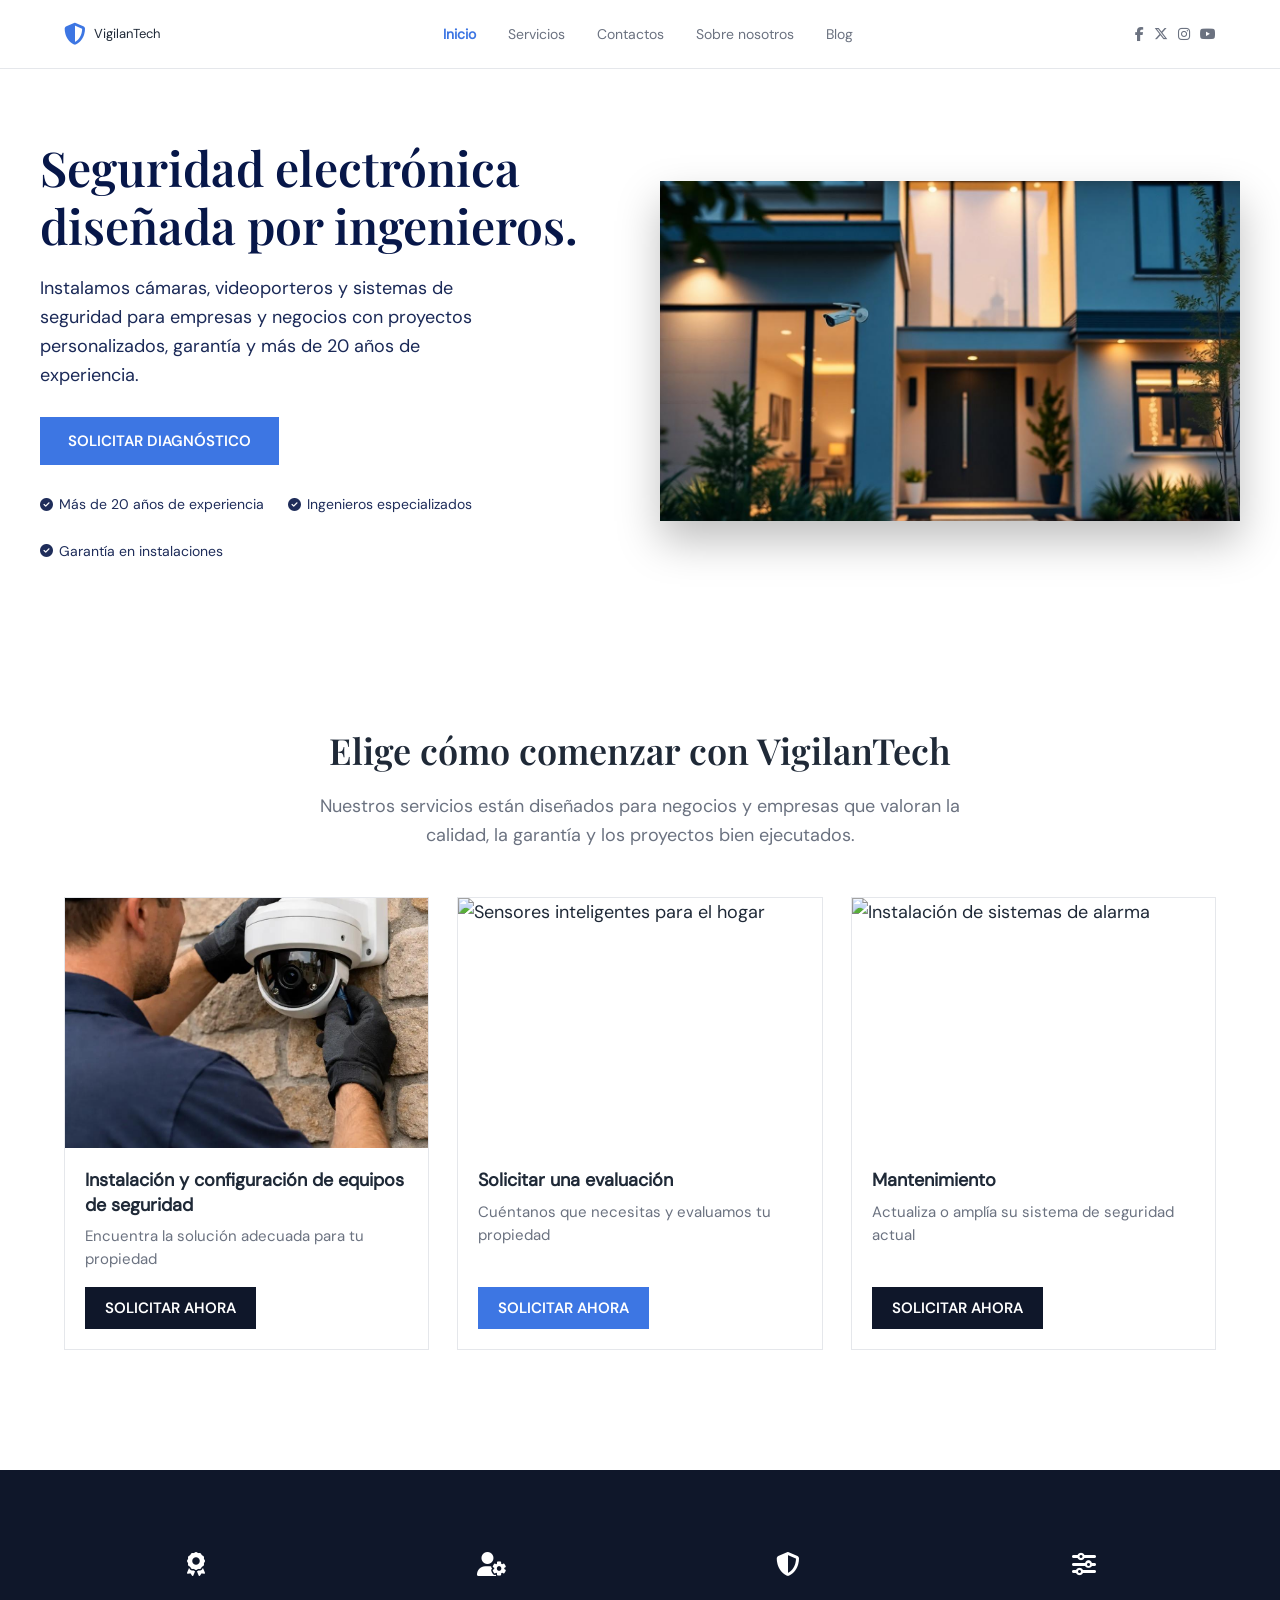
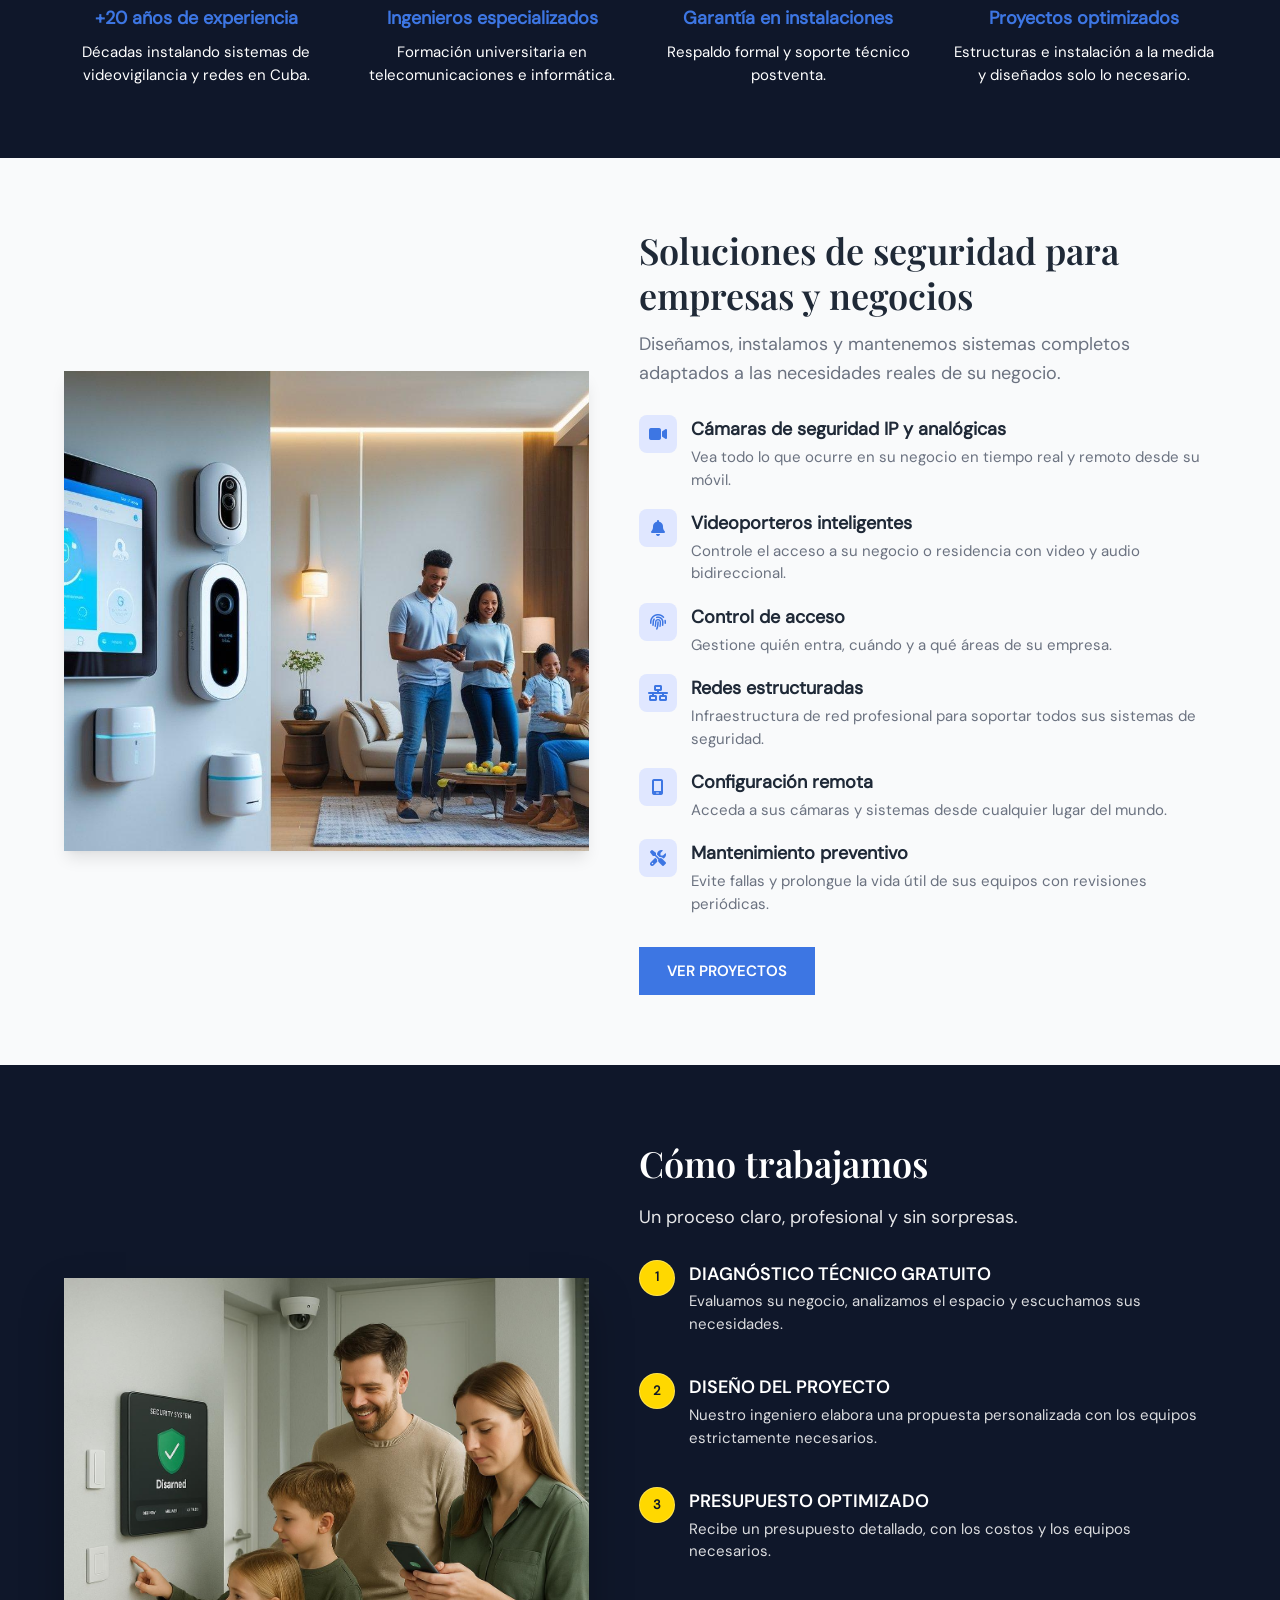
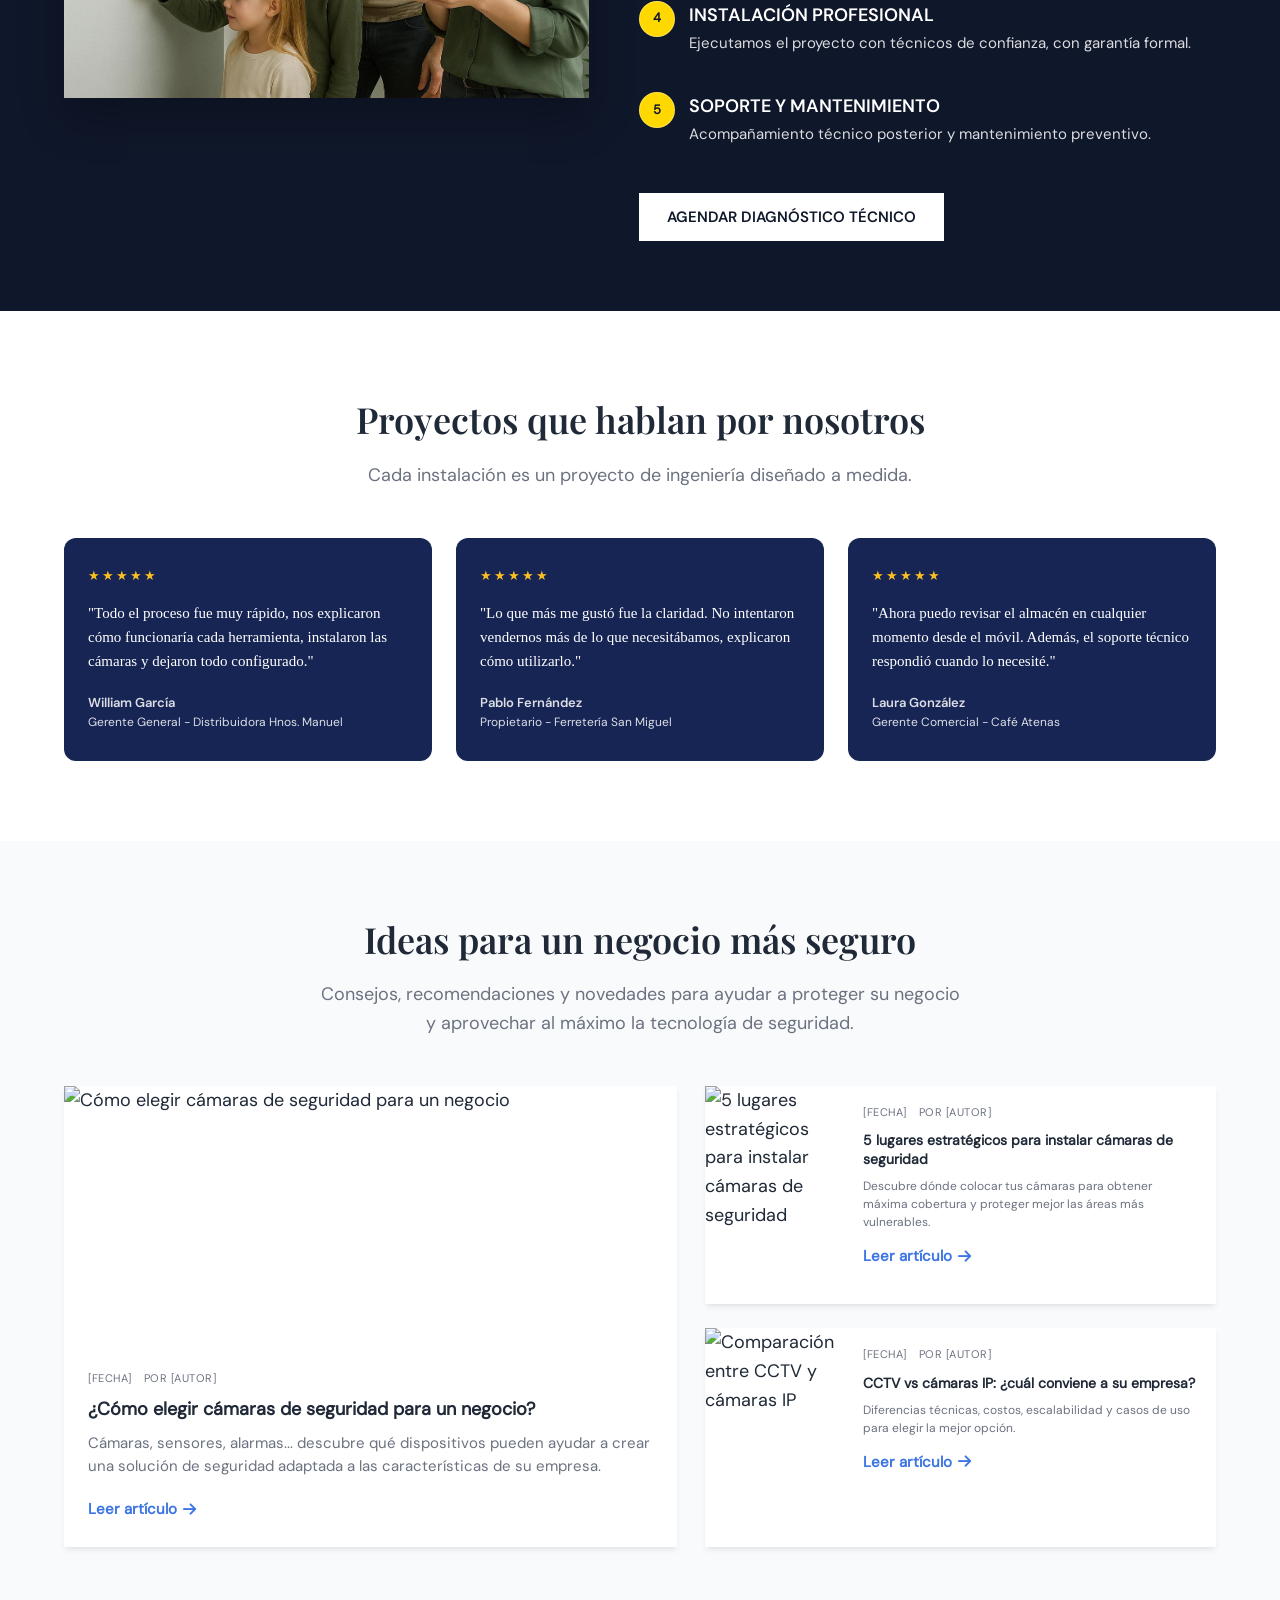
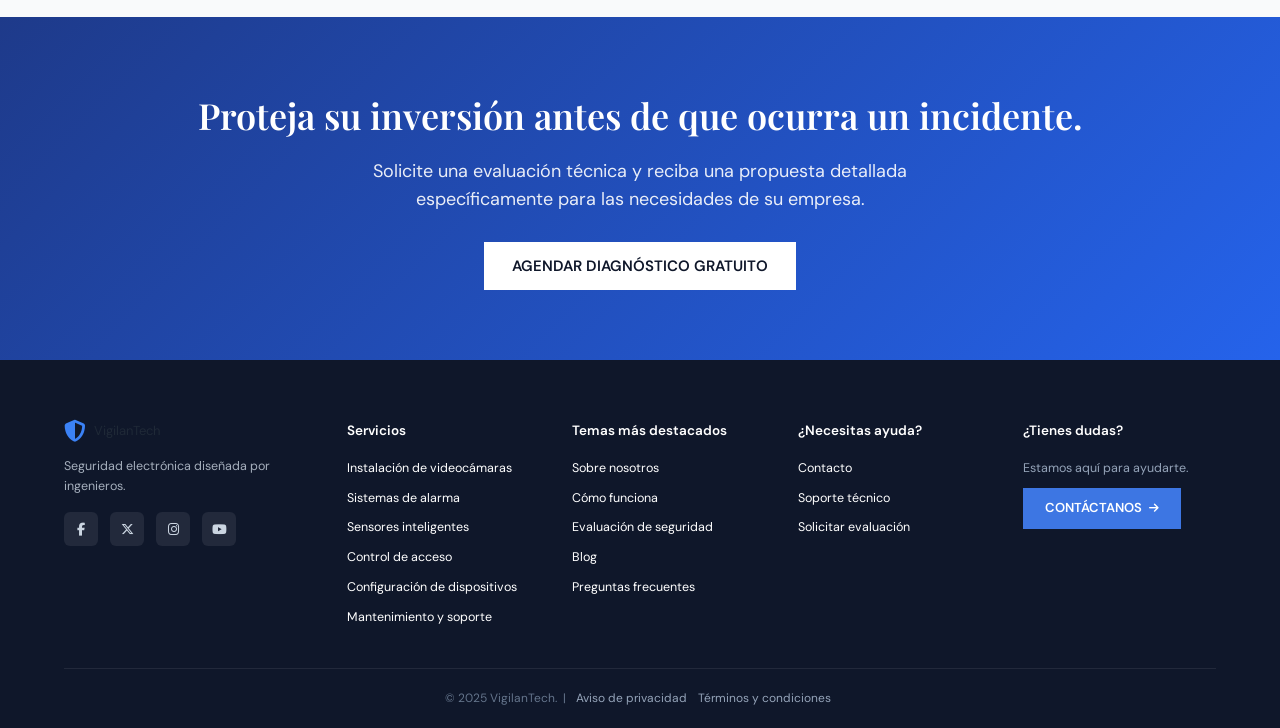
==== commit a517f32f: "Ajustando estilos" ====
--- a/index.html
+++ b/index.html
@@ -21,11 +21,11 @@
     </a>
 
     <nav class="nav" aria-label="Navegación principal">
-      <a href="#" class="active">Inicio</a>
-      <a href="#servicios">Servicios</a>
-      <a href="#contactos">Contactos</a>
-      <a href="#nosotros">Sobre nosotros</a>
-      <a href="#blog">Blog</a>
+      <a href="index.html" class="active">Inicio</a>
+      <a href="services.html">Servicios</a>
+      <a href="contact.html">Contactos</a>
+      <a href="about-us.html">Sobre nosotros</a>
+      <a href="blog.html">Blog</a>
     </nav>
 
     <div class="nav-actions">
@@ -138,7 +138,7 @@
       </article>
     </div>
   </div>
-</section>
+</section> 
 
 <!-- ===== SECCIÓN SOLUCIONES DE SEGURIDAD ===== -->
 <section class="solutions" aria-labelledby="solutions-title">
@@ -421,8 +421,8 @@
       <!-- Contacto directo -->
       <div class="footer-col">
         <h4>¿Tienes dudas?</h4>
-        <p style="font-size:12.5px;color:#94a3b8;margin-bottom:14px;">Estamos aquí para ayudarte.</p>
-        <a href="#" class="btn btn-primary" style="padding:10px 22px;font-size:13px;">Contáctanos</a>
+        <p style="font-size:12.5px;color:#94a3b8;">Estamos aquí para ayudarte.</p>
+        <a href="#" class="btn btn-primary" style="padding:10px 22px;font-size:13px;">Contáctanos <i class="fa-solid fa-arrow-right" style="margin-left:4px;font-size:11px;"></i></a>
       </div>
     </div>
 
--- a/css/style.css
+++ b/css/style.css
@@ -91,7 +91,7 @@
 
   img { max-width: 100%; display: block; }
   a { text-decoration: none; color: inherit; }
-  h2{font-family: 'Playfair_Display_SemiBold';}
+  h2, h1{font-family: 'Playfair_Display_SemiBold';}
   ul { list-style: none; }
   button { font-family: inherit; cursor: pointer; border: none; }
 
@@ -580,13 +580,14 @@
   .footer-col h4 {
     color: #fff;
     font-size: 13.5px;
-    font-weight: 600;
+    font-family: 'DM_Sans_SemiBold';
     margin-bottom: 16px;
   }
   .footer-col ul { display: flex; flex-direction: column; gap: 9px; }
   .footer-col a {
+    margin-top: 10px;
     font-size: 12.5px;
-    color: #94a3b8;
+    color: white;
     transition: color 0.2s;
   }
   .footer-col a:hover { color: #fff; }
